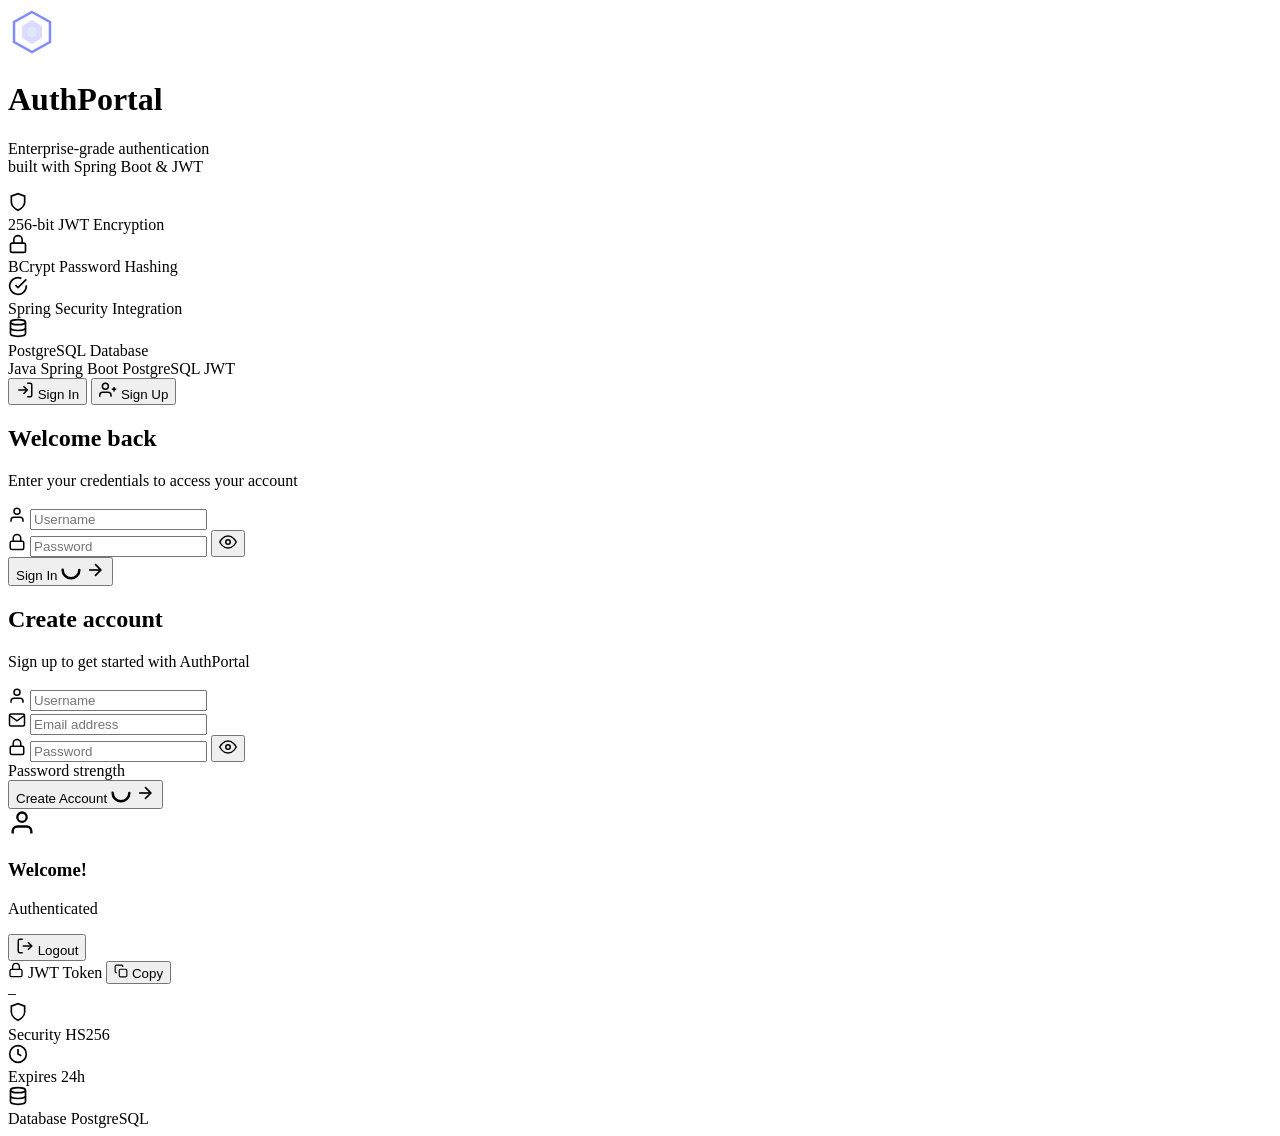
==== index.html @ 87b50b4d "Create index.html" ====
<!DOCTYPE html>
<html lang="en">
<head>
    <meta charset="UTF-8">
    <meta name="viewport" content="width=device-width, initial-scale=1.0">
    <meta name="description" content="Secure Authentication Portal - Login and Signup with JWT security">
    <title>Auth Portal | Secure Login & Signup</title>
    <link rel="preconnect" href="https://fonts.googleapis.com">
    <link rel="preconnect" href="https://fonts.gstatic.com" crossorigin>
    <link href="https://fonts.googleapis.com/css2?family=Inter:wght@300;400;500;600;700;800;900&family=Space+Grotesk:wght@400;500;600;700&display=swap" rel="stylesheet">
    <link rel="stylesheet" href="style.css">
</head>
<body>
    <!-- Animated Background -->
    <div class="bg-animation">
        <div class="orb orb-1"></div>
        <div class="orb orb-2"></div>
        <div class="orb orb-3"></div>
        <div class="orb orb-4"></div>
        <div class="grid-overlay"></div>
    </div>

    <!-- Floating Particles -->
    <div class="particles" id="particles"></div>

    <!-- Main Container -->
    <div class="main-container">
        <!-- Left Panel - Branding -->
        <div class="brand-panel">
            <div class="brand-content">
                <div class="logo-wrapper">
                    <div class="logo-icon">
                        <svg width="48" height="48" viewBox="0 0 48 48" fill="none">
                            <path d="M24 4L42 14V34L24 44L6 34V14L24 4Z" stroke="url(#logoGrad)" stroke-width="2.5" fill="none"/>
                            <path d="M24 12L34 18V30L24 36L14 30V18L24 12Z" fill="url(#logoGrad2)" opacity="0.3"/>
                            <circle cx="24" cy="24" r="5" fill="url(#logoGrad3)"/>
                            <defs>
                                <linearGradient id="logoGrad" x1="6" y1="4" x2="42" y2="44">
                                    <stop stop-color="#818cf8"/>
                                    <stop offset="1" stop-color="#c084fc"/>
                                </linearGradient>
                                <linearGradient id="logoGrad2" x1="14" y1="12" x2="34" y2="36">
                                    <stop stop-color="#818cf8"/>
                                    <stop offset="1" stop-color="#c084fc"/>
                                </linearGradient>
                                <linearGradient id="logoGrad3" x1="19" y1="19" x2="29" y2="29">
                                    <stop stop-color="#e0e7ff"/>
                                    <stop offset="1" stop-color="#c084fc"/>
                                </linearGradient>
                            </defs>
                        </svg>
                    </div>
                    <h1 class="brand-name">AuthPortal</h1>
                </div>
                <p class="brand-tagline">Enterprise-grade authentication<br>built with Spring Boot & JWT</p>
                
                <div class="features-list">
                    <div class="feature-item">
                        <div class="feature-icon">
                            <svg width="20" height="20" viewBox="0 0 24 24" fill="none" stroke="currentColor" stroke-width="2">
                                <path d="M12 22s8-4 8-10V5l-8-3-8 3v7c0 6 8 10 8 10z"/>
                            </svg>
                        </div>
                        <span>256-bit JWT Encryption</span>
                    </div>
                    <div class="feature-item">
                        <div class="feature-icon">
                            <svg width="20" height="20" viewBox="0 0 24 24" fill="none" stroke="currentColor" stroke-width="2">
                                <rect x="3" y="11" width="18" height="11" rx="2" ry="2"/>
                                <path d="M7 11V7a5 5 0 0 1 10 0v4"/>
                            </svg>
                        </div>
                        <span>BCrypt Password Hashing</span>
                    </div>
                    <div class="feature-item">
                        <div class="feature-icon">
                            <svg width="20" height="20" viewBox="0 0 24 24" fill="none" stroke="currentColor" stroke-width="2">
                                <path d="M22 11.08V12a10 10 0 1 1-5.93-9.14"/>
                                <polyline points="22 4 12 14.01 9 11.01"/>
                            </svg>
                        </div>
                        <span>Spring Security Integration</span>
                    </div>
                    <div class="feature-item">
                        <div class="feature-icon">
                            <svg width="20" height="20" viewBox="0 0 24 24" fill="none" stroke="currentColor" stroke-width="2">
                                <ellipse cx="12" cy="5" rx="9" ry="3"/>
                                <path d="M21 12c0 1.66-4 3-9 3s-9-1.34-9-3"/>
                                <path d="M3 5v14c0 1.66 4 3 9 3s9-1.34 9-3V5"/>
                            </svg>
                        </div>
                        <span>PostgreSQL Database</span>
                    </div>
                </div>

                <div class="tech-badges">
                    <span class="badge">Java</span>
                    <span class="badge">Spring Boot</span>
                    <span class="badge">PostgreSQL</span>
                    <span class="badge">JWT</span>
                </div>
            </div>
        </div>

        <!-- Right Panel - Auth Forms -->
        <div class="auth-panel">
            <div class="auth-card" id="authCard">
                <!-- Tab Switcher -->
                <div class="tab-switcher">
                    <button class="tab-btn active" id="loginTab" onclick="switchTab('login')">
                        <svg width="18" height="18" viewBox="0 0 24 24" fill="none" stroke="currentColor" stroke-width="2">
                            <path d="M15 3h4a2 2 0 0 1 2 2v14a2 2 0 0 1-2 2h-4"/>
                            <polyline points="10 17 15 12 10 7"/>
                            <line x1="15" y1="12" x2="3" y2="12"/>
                        </svg>
                        Sign In
                    </button>
                    <button class="tab-btn" id="signupTab" onclick="switchTab('signup')">
                        <svg width="18" height="18" viewBox="0 0 24 24" fill="none" stroke="currentColor" stroke-width="2">
                            <path d="M16 21v-2a4 4 0 0 0-4-4H5a4 4 0 0 0-4 4v2"/>
                            <circle cx="8.5" cy="7" r="4"/>
                            <line x1="20" y1="8" x2="20" y2="14"/>
                            <line x1="23" y1="11" x2="17" y2="11"/>
                        </svg>
                        Sign Up
                    </button>
                    <div class="tab-indicator" id="tabIndicator"></div>
                </div>

                <!-- Login Form -->
                <form class="auth-form active" id="loginForm" onsubmit="handleLogin(event)">
                    <div class="form-header">
                        <h2>Welcome back</h2>
                        <p>Enter your credentials to access your account</p>
                    </div>

                    <div class="input-group">
                        <div class="input-wrapper">
                            <svg class="input-icon" width="18" height="18" viewBox="0 0 24 24" fill="none" stroke="currentColor" stroke-width="2">
                                <path d="M20 21v-2a4 4 0 0 0-4-4H8a4 4 0 0 0-4 4v2"/>
                                <circle cx="12" cy="7" r="4"/>
                            </svg>
                            <input type="text" id="loginUsername" placeholder="Username" required autocomplete="username">
                            <div class="input-border"></div>
                        </div>
                    </div>

                    <div class="input-group">
                        <div class="input-wrapper">
                            <svg class="input-icon" width="18" height="18" viewBox="0 0 24 24" fill="none" stroke="currentColor" stroke-width="2">
                                <rect x="3" y="11" width="18" height="11" rx="2" ry="2"/>
                                <path d="M7 11V7a5 5 0 0 1 10 0v4"/>
                            </svg>
                            <input type="password" id="loginPassword" placeholder="Password" required autocomplete="current-password">
                            <button type="button" class="toggle-password" onclick="togglePassword('loginPassword', this)">
                                <svg width="18" height="18" viewBox="0 0 24 24" fill="none" stroke="currentColor" stroke-width="2">
                                    <path d="M1 12s4-8 11-8 11 8 11 8-4 8-11 8-11-8-11-8z"/>
                                    <circle cx="12" cy="12" r="3"/>
                                </svg>
                            </button>
                            <div class="input-border"></div>
                        </div>
                    </div>

                    <button type="submit" class="submit-btn" id="loginBtn">
                        <span class="btn-text">Sign In</span>
                        <span class="btn-loader">
                            <svg width="20" height="20" viewBox="0 0 24 24">
                                <circle cx="12" cy="12" r="10" stroke="currentColor" stroke-width="3" fill="none" stroke-dasharray="31.4 31.4" stroke-linecap="round"/>
                            </svg>
                        </span>
                        <svg class="btn-arrow" width="20" height="20" viewBox="0 0 24 24" fill="none" stroke="currentColor" stroke-width="2">
                            <line x1="5" y1="12" x2="19" y2="12"/>
                            <polyline points="12 5 19 12 12 19"/>
                        </svg>
                    </button>
                </form>

                <!-- Signup Form -->
                <form class="auth-form" id="signupForm" onsubmit="handleSignup(event)">
                    <div class="form-header">
                        <h2>Create account</h2>
                        <p>Sign up to get started with AuthPortal</p>
                    </div>

                    <div class="input-group">
                        <div class="input-wrapper">
                            <svg class="input-icon" width="18" height="18" viewBox="0 0 24 24" fill="none" stroke="currentColor" stroke-width="2">
                                <path d="M20 21v-2a4 4 0 0 0-4-4H8a4 4 0 0 0-4 4v2"/>
                                <circle cx="12" cy="7" r="4"/>
                            </svg>
                            <input type="text" id="signupUsername" placeholder="Username" required autocomplete="username">
                            <div class="input-border"></div>
                        </div>
                    </div>

                    <div class="input-group">
                        <div class="input-wrapper">
                            <svg class="input-icon" width="18" height="18" viewBox="0 0 24 24" fill="none" stroke="currentColor" stroke-width="2">
                                <path d="M4 4h16c1.1 0 2 .9 2 2v12c0 1.1-.9 2-2 2H4c-1.1 0-2-.9-2-2V6c0-1.1.9-2 2-2z"/>
                                <polyline points="22,6 12,13 2,6"/>
                            </svg>
                            <input type="email" id="signupEmail" placeholder="Email address" required autocomplete="email">
                            <div class="input-border"></div>
                        </div>
                    </div>

                    <div class="input-group">
                        <div class="input-wrapper">
                            <svg class="input-icon" width="18" height="18" viewBox="0 0 24 24" fill="none" stroke="currentColor" stroke-width="2">
                                <rect x="3" y="11" width="18" height="11" rx="2" ry="2"/>
                                <path d="M7 11V7a5 5 0 0 1 10 0v4"/>
                            </svg>
                            <input type="password" id="signupPassword" placeholder="Password" required autocomplete="new-password" minlength="6">
                            <button type="button" class="toggle-password" onclick="togglePassword('signupPassword', this)">
                                <svg width="18" height="18" viewBox="0 0 24 24" fill="none" stroke="currentColor" stroke-width="2">
                                    <path d="M1 12s4-8 11-8 11 8 11 8-4 8-11 8-11-8-11-8z"/>
                                    <circle cx="12" cy="12" r="3"/>
                                </svg>
                            </button>
                            <div class="input-border"></div>
                        </div>
                    </div>

                    <!-- Password Strength -->
                    <div class="password-strength" id="passwordStrength">
                        <div class="strength-bars">
                            <div class="strength-bar"></div>
                            <div class="strength-bar"></div>
                            <div class="strength-bar"></div>
                            <div class="strength-bar"></div>
                        </div>
                        <span class="strength-text" id="strengthText">Password strength</span>
                    </div>

                    <button type="submit" class="submit-btn" id="signupBtn">
                        <span class="btn-text">Create Account</span>
                        <span class="btn-loader">
                            <svg width="20" height="20" viewBox="0 0 24 24">
                                <circle cx="12" cy="12" r="10" stroke="currentColor" stroke-width="3" fill="none" stroke-dasharray="31.4 31.4" stroke-linecap="round"/>
                            </svg>
                        </span>
                        <svg class="btn-arrow" width="20" height="20" viewBox="0 0 24 24" fill="none" stroke="currentColor" stroke-width="2">
                            <line x1="5" y1="12" x2="19" y2="12"/>
                            <polyline points="12 5 19 12 12 19"/>
                        </svg>
                    </button>
                </form>

                <!-- Status Message -->
                <div class="status-message" id="statusMessage">
                    <div class="status-icon"></div>
                    <span class="status-text"></span>
                </div>
            </div>

            <!-- Dashboard (shown after login) -->
            <div class="dashboard-card hidden" id="dashboardCard">
                <div class="dashboard-header">
                    <div class="user-avatar" id="userAvatar">
                        <svg width="28" height="28" viewBox="0 0 24 24" fill="none" stroke="currentColor" stroke-width="2">
                            <path d="M20 21v-2a4 4 0 0 0-4-4H8a4 4 0 0 0-4 4v2"/>
                            <circle cx="12" cy="7" r="4"/>
                        </svg>
                    </div>
                    <div class="user-info">
                        <h3 id="welcomeUser">Welcome!</h3>
                        <p class="user-status">
                            <span class="status-dot"></span>
                            Authenticated
                        </p>
                    </div>
                    <button class="logout-btn" onclick="handleLogout()">
                        <svg width="18" height="18" viewBox="0 0 24 24" fill="none" stroke="currentColor" stroke-width="2">
                            <path d="M9 21H5a2 2 0 0 1-2-2V5a2 2 0 0 1 2-2h4"/>
                            <polyline points="16 17 21 12 16 7"/>
                            <line x1="21" y1="12" x2="9" y2="12"/>
                        </svg>
                        Logout
                    </button>
                </div>

                <div class="token-display">
                    <div class="token-header">
                        <svg width="16" height="16" viewBox="0 0 24 24" fill="none" stroke="currentColor" stroke-width="2">
                            <rect x="3" y="11" width="18" height="11" rx="2" ry="2"/>
                            <path d="M7 11V7a5 5 0 0 1 10 0v4"/>
                        </svg>
                        <span>JWT Token</span>
                        <button class="copy-btn" onclick="copyToken()">
                            <svg width="14" height="14" viewBox="0 0 24 24" fill="none" stroke="currentColor" stroke-width="2">
                                <rect x="9" y="9" width="13" height="13" rx="2" ry="2"/>
                                <path d="M5 15H4a2 2 0 0 1-2-2V4a2 2 0 0 1 2-2h9a2 2 0 0 1 2 2v1"/>
                            </svg>
                            Copy
                        </button>
                    </div>
                    <code class="token-value" id="tokenValue">—</code>
                </div>

                <div class="dashboard-stats">
                    <div class="stat-card">
                        <div class="stat-icon green">
                            <svg width="20" height="20" viewBox="0 0 24 24" fill="none" stroke="currentColor" stroke-width="2">
                                <path d="M12 22s8-4 8-10V5l-8-3-8 3v7c0 6 8 10 8 10z"/>
                            </svg>
                        </div>
                        <div class="stat-info">
                            <span class="stat-label">Security</span>
                            <span class="stat-value">HS256</span>
                        </div>
                    </div>
                    <div class="stat-card">
                        <div class="stat-icon blue">
                            <svg width="20" height="20" viewBox="0 0 24 24" fill="none" stroke="currentColor" stroke-width="2">
                                <circle cx="12" cy="12" r="10"/>
                                <polyline points="12 6 12 12 16 14"/>
                            </svg>
                        </div>
                        <div class="stat-info">
                            <span class="stat-label">Expires</span>
                            <span class="stat-value">24h</span>
                        </div>
                    </div>
                    <div class="stat-card">
                        <div class="stat-icon purple">
                            <svg width="20" height="20" viewBox="0 0 24 24" fill="none" stroke="currentColor" stroke-width="2">
                                <ellipse cx="12" cy="5" rx="9" ry="3"/>
                                <path d="M21 12c0 1.66-4 3-9 3s-9-1.34-9-3"/>
                                <path d="M3 5v14c0 1.66 4 3 9 3s9-1.34 9-3V5"/>
                            </svg>
                        </div>
                        <div class="stat-info">
                            <span class="stat-label">Database</span>
                            <span class="stat-value">PostgreSQL</span>
                        </div>
                    </div>
                </div>
            </div>
        </div>
    </div>

    <script src="app.js"></script>
</body>
</html>
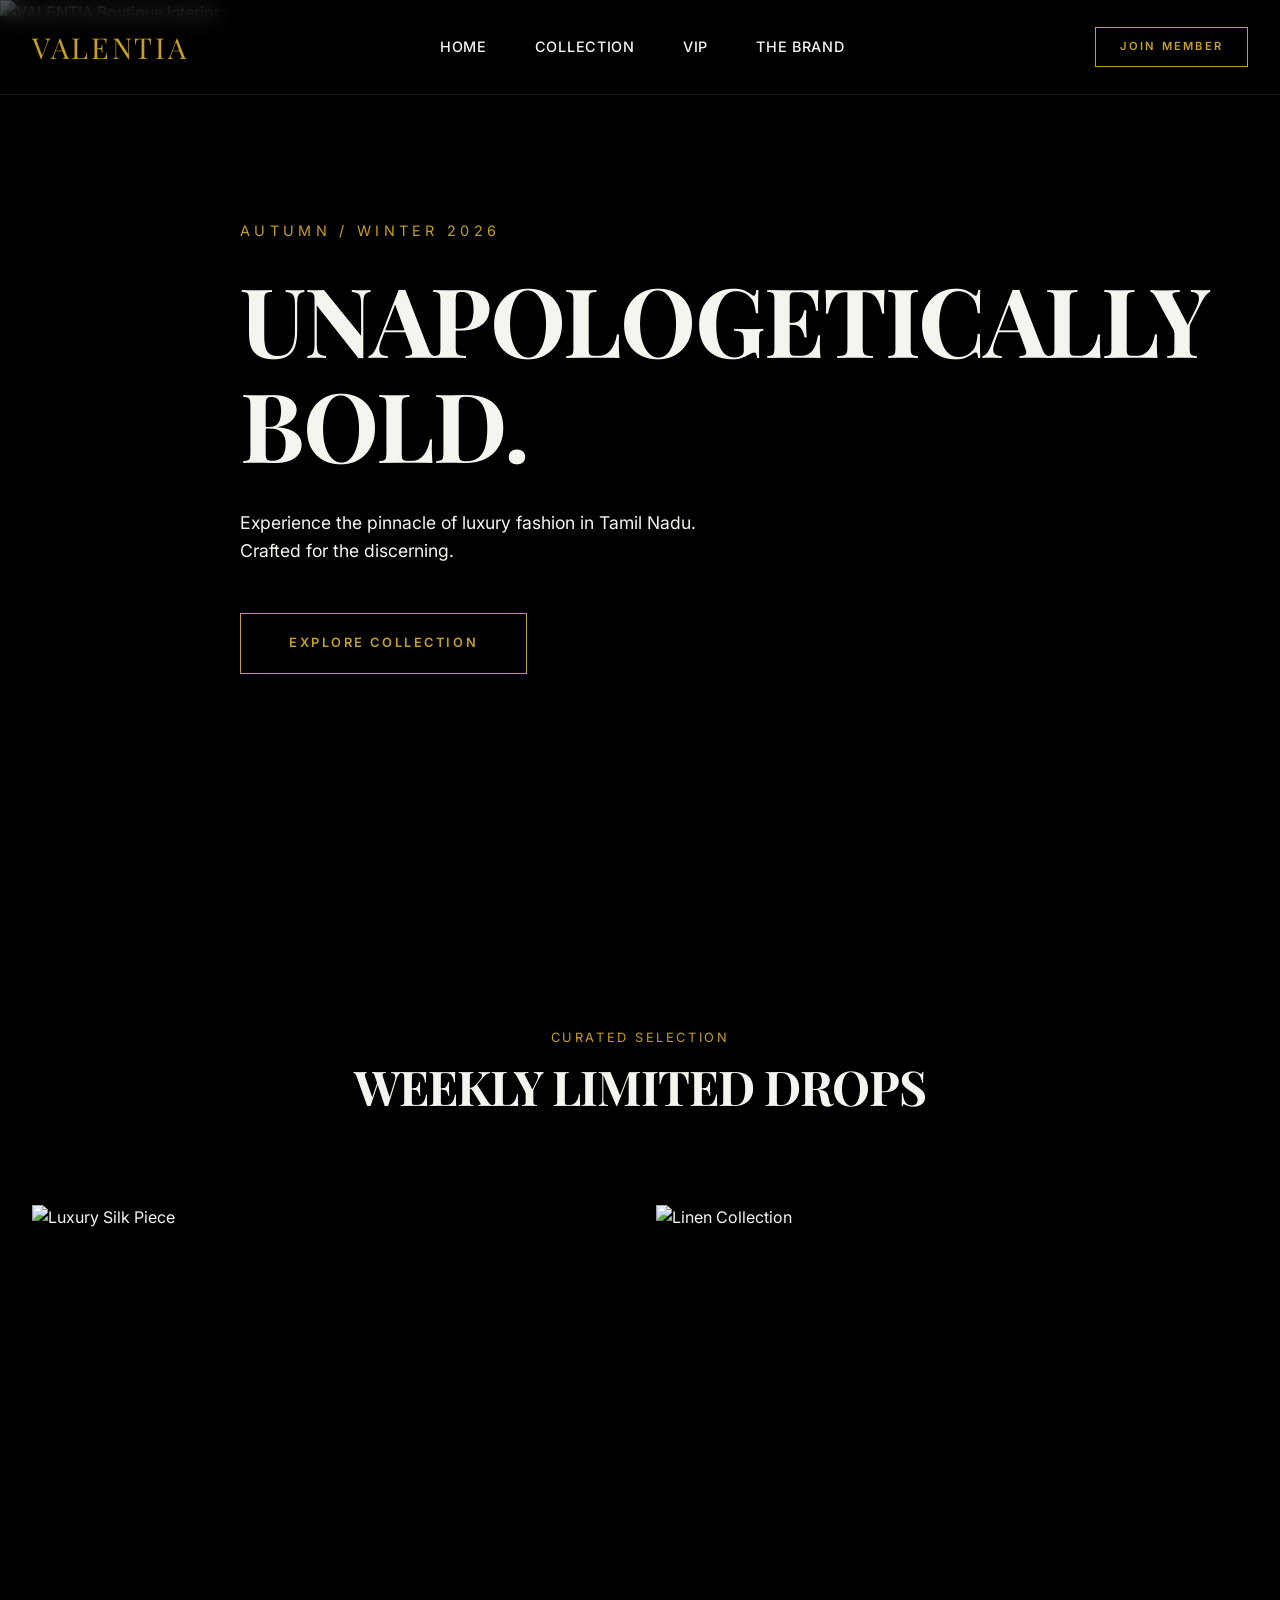
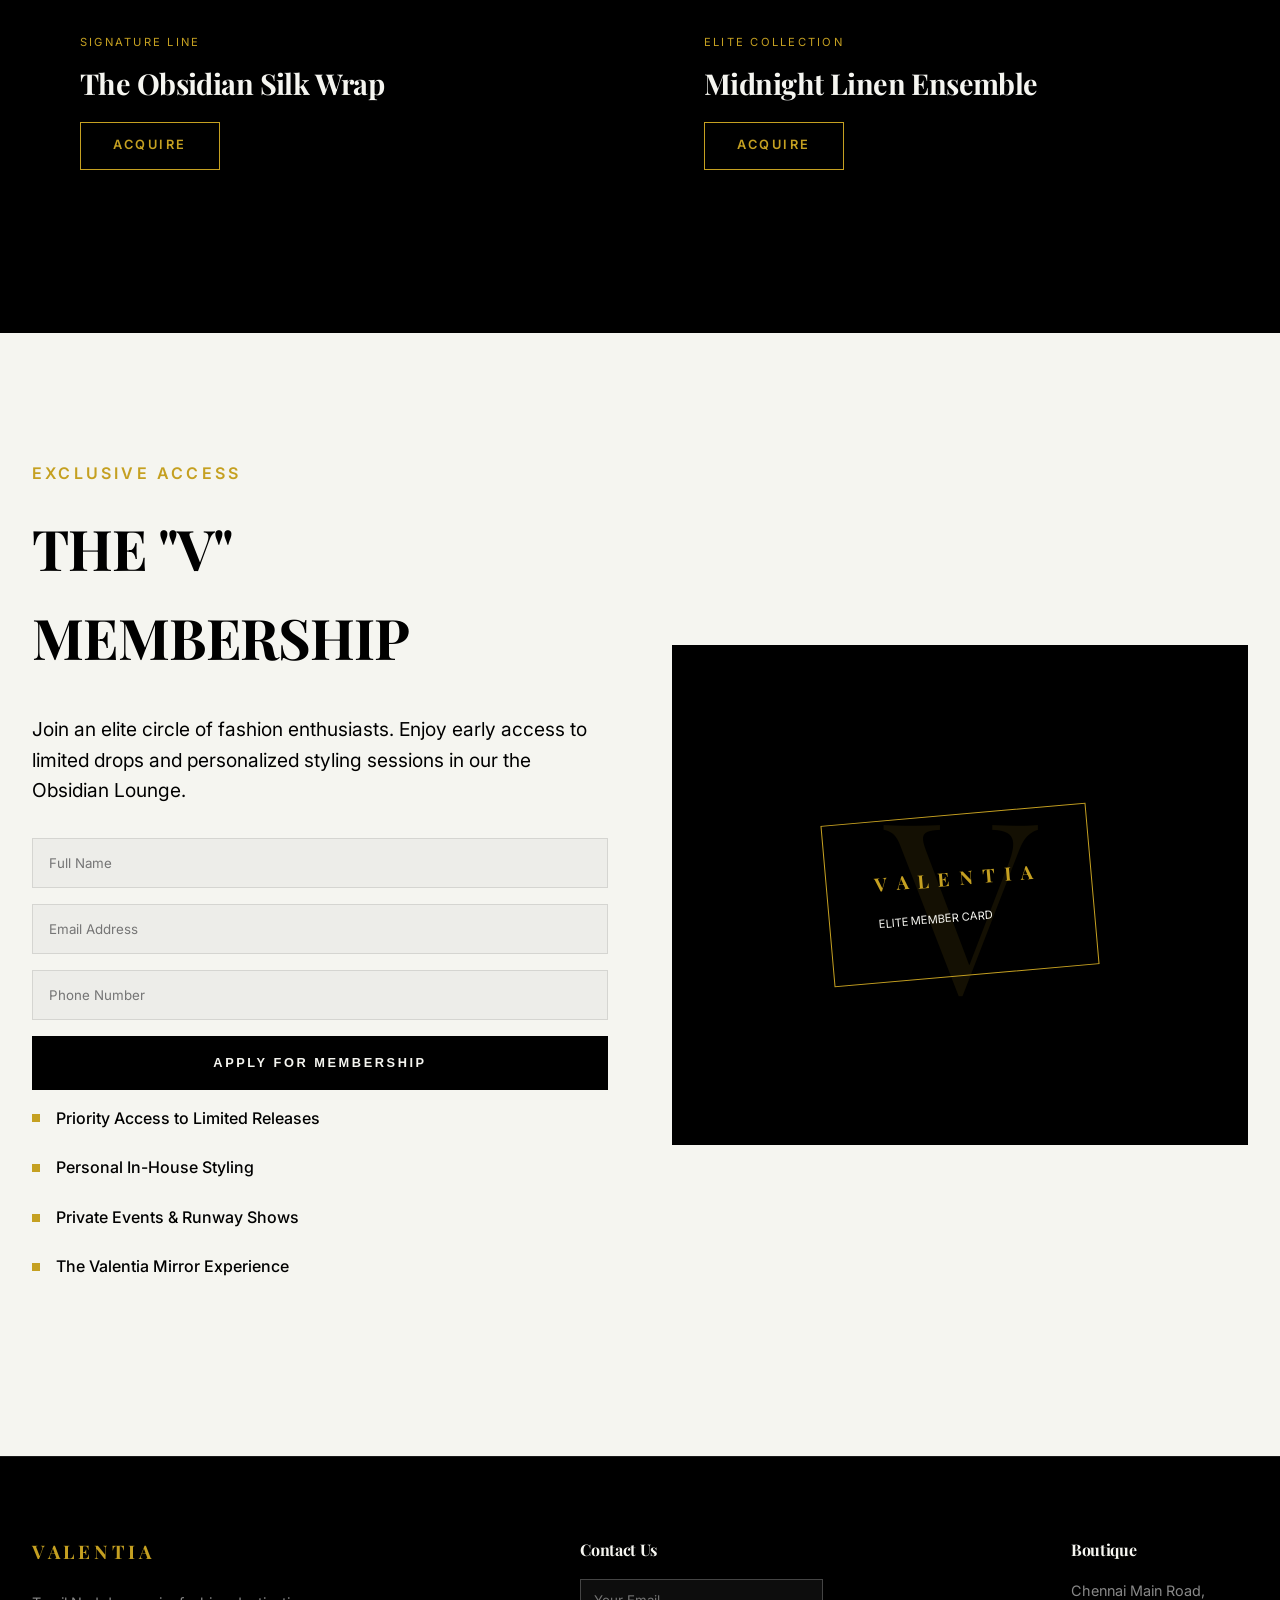
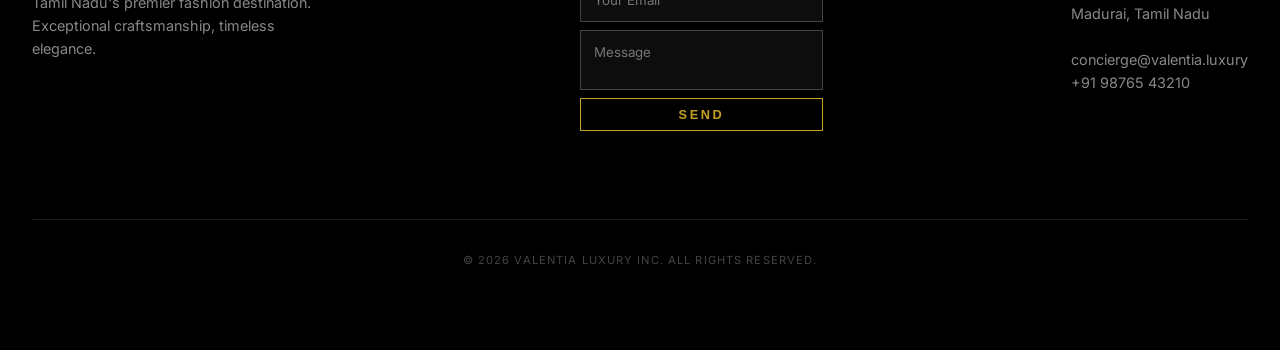
==== commit e73f8550: "moved index.html" ====
--- a/index.html
+++ b/index.html
@@ -1,345 +1,172 @@
 <!DOCTYPE html>
 <html lang="en">
+
 <head>
     <meta charset="UTF-8">
     <meta name="viewport" content="width=device-width, initial-scale=1.0">
-    <meta name="description" content="Secure Authentication Portal - Login and Signup with JWT security">
-    <title>Auth Portal | Secure Login & Signup</title>
+    <meta name="description" content="VALENTIA Boutique - Avant-Garde Minimalist Luxury Fashion in Tamil Nadu.">
+    <title>VALENTIA | Unapologetically Bold</title>
+
+    <!-- Fonts -->
     <link rel="preconnect" href="https://fonts.googleapis.com">
     <link rel="preconnect" href="https://fonts.gstatic.com" crossorigin>
-    <link href="https://fonts.googleapis.com/css2?family=Inter:wght@300;400;500;600;700;800;900&family=Space+Grotesk:wght@400;500;600;700&display=swap" rel="stylesheet">
+    <link
+        href="https://fonts.googleapis.com/css2?family=Inter:wght@400;500;600&family=Playfair+Display:wght@700;800;900&display=swap"
+        rel="stylesheet">
+
     <link rel="stylesheet" href="style.css">
 </head>
+
 <body>
-    <!-- Animated Background -->
-    <div class="bg-animation">
-        <div class="orb orb-1"></div>
-        <div class="orb orb-2"></div>
-        <div class="orb orb-3"></div>
-        <div class="orb orb-4"></div>
-        <div class="grid-overlay"></div>
-    </div>
 
-    <!-- Floating Particles -->
-    <div class="particles" id="particles"></div>
+    <!-- Navigation -->
+    <nav id="navbar">
+        <div class="container nav-content">
+            <a href="#" class="logo">VALENTIA</a>
+            <ul class="nav-links">
+                <li><a href="#hero">Home</a></li>
+                <li><a href="#collection">Collection</a></li>
+                <li><a href="#membership">VIP</a></li>
+                <li><a href="#about">The Brand</a></li>
+            </ul>
+            <a href="#membership" class="btn" style="padding: 0.6rem 1.5rem; font-size: 0.7rem;">Join Member</a>
+        </div>
+    </nav>
 
-    <!-- Main Container -->
-    <div class="main-container">
-        <!-- Left Panel - Branding -->
-        <div class="brand-panel">
-            <div class="brand-content">
-                <div class="logo-wrapper">
-                    <div class="logo-icon">
-                        <svg width="48" height="48" viewBox="0 0 48 48" fill="none">
-                            <path d="M24 4L42 14V34L24 44L6 34V14L24 4Z" stroke="url(#logoGrad)" stroke-width="2.5" fill="none"/>
-                            <path d="M24 12L34 18V30L24 36L14 30V18L24 12Z" fill="url(#logoGrad2)" opacity="0.3"/>
-                            <circle cx="24" cy="24" r="5" fill="url(#logoGrad3)"/>
-                            <defs>
-                                <linearGradient id="logoGrad" x1="6" y1="4" x2="42" y2="44">
-                                    <stop stop-color="#818cf8"/>
-                                    <stop offset="1" stop-color="#c084fc"/>
-                                </linearGradient>
-                                <linearGradient id="logoGrad2" x1="14" y1="12" x2="34" y2="36">
-                                    <stop stop-color="#818cf8"/>
-                                    <stop offset="1" stop-color="#c084fc"/>
-                                </linearGradient>
-                                <linearGradient id="logoGrad3" x1="19" y1="19" x2="29" y2="29">
-                                    <stop stop-color="#e0e7ff"/>
-                                    <stop offset="1" stop-color="#c084fc"/>
-                                </linearGradient>
-                            </defs>
-                        </svg>
-                    </div>
-                    <h1 class="brand-name">AuthPortal</h1>
+    <!-- Hero Section -->
+    <section class="hero" id="hero">
+        <div class="hero-bg">
+            <img src="assets/hero.png" alt="VALENTIA Boutique Interior">
+        </div>
+        <div class="container">
+            <div class="hero-content" id="heroContent">
+                <span class="hero-tagline">Autumn / Winter 2026</span>
+                <h1>UNAPOLOGETICALLY<br>BOLD.</h1>
+                <p style="margin-bottom: 3rem; color: var(--ivory); font-size: 1.1rem; max-width: 500px;">
+                    Experience the pinnacle of luxury fashion in Tamil Nadu. Crafted for the discerning.
+                </p>
+                <div class="hero-btns">
+                    <a href="#collection" class="btn">Explore Collection</a>
                 </div>
-                <p class="brand-tagline">Enterprise-grade authentication<br>built with Spring Boot & JWT</p>
-                
-                <div class="features-list">
-                    <div class="feature-item">
-                        <div class="feature-icon">
-                            <svg width="20" height="20" viewBox="0 0 24 24" fill="none" stroke="currentColor" stroke-width="2">
-                                <path d="M12 22s8-4 8-10V5l-8-3-8 3v7c0 6 8 10 8 10z"/>
-                            </svg>
-                        </div>
-                        <span>256-bit JWT Encryption</span>
-                    </div>
-                    <div class="feature-item">
-                        <div class="feature-icon">
-                            <svg width="20" height="20" viewBox="0 0 24 24" fill="none" stroke="currentColor" stroke-width="2">
-                                <rect x="3" y="11" width="18" height="11" rx="2" ry="2"/>
-                                <path d="M7 11V7a5 5 0 0 1 10 0v4"/>
-                            </svg>
-                        </div>
-                        <span>BCrypt Password Hashing</span>
-                    </div>
-                    <div class="feature-item">
-                        <div class="feature-icon">
-                            <svg width="20" height="20" viewBox="0 0 24 24" fill="none" stroke="currentColor" stroke-width="2">
-                                <path d="M22 11.08V12a10 10 0 1 1-5.93-9.14"/>
-                                <polyline points="22 4 12 14.01 9 11.01"/>
-                            </svg>
-                        </div>
-                        <span>Spring Security Integration</span>
-                    </div>
-                    <div class="feature-item">
-                        <div class="feature-icon">
-                            <svg width="20" height="20" viewBox="0 0 24 24" fill="none" stroke="currentColor" stroke-width="2">
-                                <ellipse cx="12" cy="5" rx="9" ry="3"/>
-                                <path d="M21 12c0 1.66-4 3-9 3s-9-1.34-9-3"/>
-                                <path d="M3 5v14c0 1.66 4 3 9 3s9-1.34 9-3V5"/>
-                            </svg>
-                        </div>
-                        <span>PostgreSQL Database</span>
+            </div>
+        </div>
+    </section>
+
+    <!-- Collection Section -->
+    <section class="collection" id="collection">
+        <div class="container">
+            <div class="section-header fade-up">
+                <p>Curated Selection</p>
+                <h2>WEEKLY LIMITED DROPS</h2>
+            </div>
+
+            <div class="collection-grid">
+                <div class="item-card fade-up">
+                    <img src="assets/collection1.png" alt="Luxury Silk Piece" class="item-image">
+                    <div class="item-overlay">
+                        <span class="item-brand">Signature Line</span>
+                        <h3 class="item-name">The Obsidian Silk Wrap</h3>
+                        <a href="#" class="btn" style="padding: 0.8rem 2rem;">Acquire</a>
                     </div>
                 </div>
 
-                <div class="tech-badges">
-                    <span class="badge">Java</span>
-                    <span class="badge">Spring Boot</span>
-                    <span class="badge">PostgreSQL</span>
-                    <span class="badge">JWT</span>
+                <div class="item-card fade-up" style="transition-delay: 0.2s;">
+                    <img src="assets/collection2.png" alt="Linen Collection" class="item-image">
+                    <div class="item-overlay">
+                        <span class="item-brand">Elite Collection</span>
+                        <h3 class="item-name">Midnight Linen Ensemble</h3>
+                        <a href="#" class="btn" style="padding: 0.8rem 2rem;">Acquire</a>
+                    </div>
                 </div>
             </div>
         </div>
+    </section>
 
-        <!-- Right Panel - Auth Forms -->
-        <div class="auth-panel">
-            <div class="auth-card" id="authCard">
-                <!-- Tab Switcher -->
-                <div class="tab-switcher">
-                    <button class="tab-btn active" id="loginTab" onclick="switchTab('login')">
-                        <svg width="18" height="18" viewBox="0 0 24 24" fill="none" stroke="currentColor" stroke-width="2">
-                            <path d="M15 3h4a2 2 0 0 1 2 2v14a2 2 0 0 1-2 2h-4"/>
-                            <polyline points="10 17 15 12 10 7"/>
-                            <line x1="15" y1="12" x2="3" y2="12"/>
-                        </svg>
-                        Sign In
-                    </button>
-                    <button class="tab-btn" id="signupTab" onclick="switchTab('signup')">
-                        <svg width="18" height="18" viewBox="0 0 24 24" fill="none" stroke="currentColor" stroke-width="2">
-                            <path d="M16 21v-2a4 4 0 0 0-4-4H5a4 4 0 0 0-4 4v2"/>
-                            <circle cx="8.5" cy="7" r="4"/>
-                            <line x1="20" y1="8" x2="20" y2="14"/>
-                            <line x1="23" y1="11" x2="17" y2="11"/>
-                        </svg>
-                        Sign Up
-                    </button>
-                    <div class="tab-indicator" id="tabIndicator"></div>
+    <!-- VIP Section -->
+    <section class="vip-section" id="membership">
+        <div class="container">
+            <div class="vip-content">
+                <div class="vip-text fade-up">
+                    <p style="color: var(--gold); letter-spacing: 0.2em; font-weight: 600; margin-bottom: 1rem;">
+                        EXCLUSIVE ACCESS</p>
+                    <h2>THE "V" MEMBERSHIP</h2>
+                    <p style="font-size: 1.2rem; margin-bottom: 2rem;">
+                        Join an elite circle of fashion enthusiasts. Enjoy early access to limited drops and
+                        personalized styling sessions in our the Obsidian Lounge.
+                    </p>
+                    <form id="membershipForm" class="vip-form"
+                        style="display: flex; flex-direction: column; gap: 1rem; margin-bottom: 2rem;">
+                        <input type="text" id="memName" placeholder="Full Name" required
+                            style="padding: 1rem; background: rgba(0,0,0,0.03); border: 1px solid rgba(0,0,0,0.1); color: var(--obsidian); font-family: var(--font-sans);">
+                        <input type="email" id="memEmail" placeholder="Email Address" required
+                            style="padding: 1rem; background: rgba(0,0,0,0.03); border: 1px solid rgba(0,0,0,0.1); color: var(--obsidian); font-family: var(--font-sans);">
+                        <input type="tel" id="memPhone" placeholder="Phone Number" required
+                            style="padding: 1rem; background: rgba(0,0,0,0.03); border: 1px solid rgba(0,0,0,0.1); color: var(--obsidian); font-family: var(--font-sans);">
+                        <button type="submit" class="btn btn-dark" id="memSubmitBtn">Apply for Membership</button>
+                    </form>
+                    <div id="memStatus" style="font-size: 0.9rem; margin-top: -1rem; margin-bottom: 1rem;"></div>
+                    <ul class="vip-list">
+                        <li>Priority Access to Limited Releases</li>
+                        <li>Personal In-House Styling</li>
+                        <li>Private Events & Runway Shows</li>
+                        <li>The Valentia Mirror Experience</li>
+                    </ul>
                 </div>
-
-                <!-- Login Form -->
-                <form class="auth-form active" id="loginForm" onsubmit="handleLogin(event)">
-                    <div class="form-header">
-                        <h2>Welcome back</h2>
-                        <p>Enter your credentials to access your account</p>
-                    </div>
-
-                    <div class="input-group">
-                        <div class="input-wrapper">
-                            <svg class="input-icon" width="18" height="18" viewBox="0 0 24 24" fill="none" stroke="currentColor" stroke-width="2">
-                                <path d="M20 21v-2a4 4 0 0 0-4-4H8a4 4 0 0 0-4 4v2"/>
-                                <circle cx="12" cy="7" r="4"/>
-                            </svg>
-                            <input type="text" id="loginUsername" placeholder="Username" required autocomplete="username">
-                            <div class="input-border"></div>
-                        </div>
-                    </div>
-
-                    <div class="input-group">
-                        <div class="input-wrapper">
-                            <svg class="input-icon" width="18" height="18" viewBox="0 0 24 24" fill="none" stroke="currentColor" stroke-width="2">
-                                <rect x="3" y="11" width="18" height="11" rx="2" ry="2"/>
-                                <path d="M7 11V7a5 5 0 0 1 10 0v4"/>
-                            </svg>
-                            <input type="password" id="loginPassword" placeholder="Password" required autocomplete="current-password">
-                            <button type="button" class="toggle-password" onclick="togglePassword('loginPassword', this)">
-                                <svg width="18" height="18" viewBox="0 0 24 24" fill="none" stroke="currentColor" stroke-width="2">
-                                    <path d="M1 12s4-8 11-8 11 8 11 8-4 8-11 8-11-8-11-8z"/>
-                                    <circle cx="12" cy="12" r="3"/>
-                                </svg>
-                            </button>
-                            <div class="input-border"></div>
-                        </div>
-                    </div>
-
-                    <button type="submit" class="submit-btn" id="loginBtn">
-                        <span class="btn-text">Sign In</span>
-                        <span class="btn-loader">
-                            <svg width="20" height="20" viewBox="0 0 24 24">
-                                <circle cx="12" cy="12" r="10" stroke="currentColor" stroke-width="3" fill="none" stroke-dasharray="31.4 31.4" stroke-linecap="round"/>
-                            </svg>
-                        </span>
-                        <svg class="btn-arrow" width="20" height="20" viewBox="0 0 24 24" fill="none" stroke="currentColor" stroke-width="2">
-                            <line x1="5" y1="12" x2="19" y2="12"/>
-                            <polyline points="12 5 19 12 12 19"/>
-                        </svg>
-                    </button>
-                </form>
-
-                <!-- Signup Form -->
-                <form class="auth-form" id="signupForm" onsubmit="handleSignup(event)">
-                    <div class="form-header">
-                        <h2>Create account</h2>
-                        <p>Sign up to get started with AuthPortal</p>
-                    </div>
-
-                    <div class="input-group">
-                        <div class="input-wrapper">
-                            <svg class="input-icon" width="18" height="18" viewBox="0 0 24 24" fill="none" stroke="currentColor" stroke-width="2">
-                                <path d="M20 21v-2a4 4 0 0 0-4-4H8a4 4 0 0 0-4 4v2"/>
-                                <circle cx="12" cy="7" r="4"/>
-                            </svg>
-                            <input type="text" id="signupUsername" placeholder="Username" required autocomplete="username">
-                            <div class="input-border"></div>
-                        </div>
-                    </div>
-
-                    <div class="input-group">
-                        <div class="input-wrapper">
-                            <svg class="input-icon" width="18" height="18" viewBox="0 0 24 24" fill="none" stroke="currentColor" stroke-width="2">
-                                <path d="M4 4h16c1.1 0 2 .9 2 2v12c0 1.1-.9 2-2 2H4c-1.1 0-2-.9-2-2V6c0-1.1.9-2 2-2z"/>
-                                <polyline points="22,6 12,13 2,6"/>
-                            </svg>
-                            <input type="email" id="signupEmail" placeholder="Email address" required autocomplete="email">
-                            <div class="input-border"></div>
-                        </div>
-                    </div>
-
-                    <div class="input-group">
-                        <div class="input-wrapper">
-                            <svg class="input-icon" width="18" height="18" viewBox="0 0 24 24" fill="none" stroke="currentColor" stroke-width="2">
-                                <rect x="3" y="11" width="18" height="11" rx="2" ry="2"/>
-                                <path d="M7 11V7a5 5 0 0 1 10 0v4"/>
-                            </svg>
-                            <input type="password" id="signupPassword" placeholder="Password" required autocomplete="new-password" minlength="6">
-                            <button type="button" class="toggle-password" onclick="togglePassword('signupPassword', this)">
-                                <svg width="18" height="18" viewBox="0 0 24 24" fill="none" stroke="currentColor" stroke-width="2">
-                                    <path d="M1 12s4-8 11-8 11 8 11 8-4 8-11 8-11-8-11-8z"/>
-                                    <circle cx="12" cy="12" r="3"/>
-                                </svg>
-                            </button>
-                            <div class="input-border"></div>
-                        </div>
-                    </div>
-
-                    <!-- Password Strength -->
-                    <div class="password-strength" id="passwordStrength">
-                        <div class="strength-bars">
-                            <div class="strength-bar"></div>
-                            <div class="strength-bar"></div>
-                            <div class="strength-bar"></div>
-                            <div class="strength-bar"></div>
-                        </div>
-                        <span class="strength-text" id="strengthText">Password strength</span>
-                    </div>
-
-                    <button type="submit" class="submit-btn" id="signupBtn">
-                        <span class="btn-text">Create Account</span>
-                        <span class="btn-loader">
-                            <svg width="20" height="20" viewBox="0 0 24 24">
-                                <circle cx="12" cy="12" r="10" stroke="currentColor" stroke-width="3" fill="none" stroke-dasharray="31.4 31.4" stroke-linecap="round"/>
-                            </svg>
-                        </span>
-                        <svg class="btn-arrow" width="20" height="20" viewBox="0 0 24 24" fill="none" stroke="currentColor" stroke-width="2">
-                            <line x1="5" y1="12" x2="19" y2="12"/>
-                            <polyline points="12 5 19 12 12 19"/>
-                        </svg>
-                    </button>
-                </form>
-
-                <!-- Status Message -->
-                <div class="status-message" id="statusMessage">
-                    <div class="status-icon"></div>
-                    <span class="status-text"></span>
-                </div>
-            </div>
-
-            <!-- Dashboard (shown after login) -->
-            <div class="dashboard-card hidden" id="dashboardCard">
-                <div class="dashboard-header">
-                    <div class="user-avatar" id="userAvatar">
-                        <svg width="28" height="28" viewBox="0 0 24 24" fill="none" stroke="currentColor" stroke-width="2">
-                            <path d="M20 21v-2a4 4 0 0 0-4-4H8a4 4 0 0 0-4 4v2"/>
-                            <circle cx="12" cy="7" r="4"/>
-                        </svg>
-                    </div>
-                    <div class="user-info">
-                        <h3 id="welcomeUser">Welcome!</h3>
-                        <p class="user-status">
-                            <span class="status-dot"></span>
-                            Authenticated
-                        </p>
-                    </div>
-                    <button class="logout-btn" onclick="handleLogout()">
-                        <svg width="18" height="18" viewBox="0 0 24 24" fill="none" stroke="currentColor" stroke-width="2">
-                            <path d="M9 21H5a2 2 0 0 1-2-2V5a2 2 0 0 1 2-2h4"/>
-                            <polyline points="16 17 21 12 16 7"/>
-                            <line x1="21" y1="12" x2="9" y2="12"/>
-                        </svg>
-                        Logout
-                    </button>
-                </div>
-
-                <div class="token-display">
-                    <div class="token-header">
-                        <svg width="16" height="16" viewBox="0 0 24 24" fill="none" stroke="currentColor" stroke-width="2">
-                            <rect x="3" y="11" width="18" height="11" rx="2" ry="2"/>
-                            <path d="M7 11V7a5 5 0 0 1 10 0v4"/>
-                        </svg>
-                        <span>JWT Token</span>
-                        <button class="copy-btn" onclick="copyToken()">
-                            <svg width="14" height="14" viewBox="0 0 24 24" fill="none" stroke="currentColor" stroke-width="2">
-                                <rect x="9" y="9" width="13" height="13" rx="2" ry="2"/>
-                                <path d="M5 15H4a2 2 0 0 1-2-2V4a2 2 0 0 1 2-2h9a2 2 0 0 1 2 2v1"/>
-                            </svg>
-                            Copy
-                        </button>
-                    </div>
-                    <code class="token-value" id="tokenValue">—</code>
-                </div>
-
-                <div class="dashboard-stats">
-                    <div class="stat-card">
-                        <div class="stat-icon green">
-                            <svg width="20" height="20" viewBox="0 0 24 24" fill="none" stroke="currentColor" stroke-width="2">
-                                <path d="M12 22s8-4 8-10V5l-8-3-8 3v7c0 6 8 10 8 10z"/>
-                            </svg>
-                        </div>
-                        <div class="stat-info">
-                            <span class="stat-label">Security</span>
-                            <span class="stat-value">HS256</span>
-                        </div>
-                    </div>
-                    <div class="stat-card">
-                        <div class="stat-icon blue">
-                            <svg width="20" height="20" viewBox="0 0 24 24" fill="none" stroke="currentColor" stroke-width="2">
-                                <circle cx="12" cy="12" r="10"/>
-                                <polyline points="12 6 12 12 16 14"/>
-                            </svg>
-                        </div>
-                        <div class="stat-info">
-                            <span class="stat-label">Expires</span>
-                            <span class="stat-value">24h</span>
-                        </div>
-                    </div>
-                    <div class="stat-card">
-                        <div class="stat-icon purple">
-                            <svg width="20" height="20" viewBox="0 0 24 24" fill="none" stroke="currentColor" stroke-width="2">
-                                <ellipse cx="12" cy="5" rx="9" ry="3"/>
-                                <path d="M21 12c0 1.66-4 3-9 3s-9-1.34-9-3"/>
-                                <path d="M3 5v14c0 1.66 4 3 9 3s9-1.34 9-3V5"/>
-                            </svg>
-                        </div>
-                        <div class="stat-info">
-                            <span class="stat-label">Database</span>
-                            <span class="stat-value">PostgreSQL</span>
+                <div class="vip-visual fade-up" style="transition-delay: 0.3s;">
+                    <div
+                        style="background: var(--obsidian); height: 500px; display: flex; align-items: center; justify-content: center; position: relative; overflow: hidden;">
+                        <span
+                            style="font-family: var(--font-serif); font-size: 15rem; color: rgba(197, 160, 33, 0.1);">V</span>
+                        <div
+                            style="position: absolute; border: 1px solid var(--gold); padding: 3rem; transform: rotate(-5deg);">
+                            <h3 style="color: var(--gold); letter-spacing: 0.5em;">VALENTIA</h3>
+                            <p style="color: var(--ivory); font-size: 0.7rem; margin-top: 1rem;">ELITE MEMBER CARD</p>
                         </div>
                     </div>
                 </div>
             </div>
         </div>
-    </div>
+    </section>
+
+    <!-- Footer -->
+    <footer style="padding: 5rem 0; background: var(--obsidian); border-top: 1px solid var(--glass-border);">
+        <div class="container">
+            <div
+                style="display: flex; justify-content: space-between; align-items: flex-start; flex-wrap: wrap; gap: 3rem;">
+                <div>
+                    <h3 style="color: var(--gold); margin-bottom: 1.5rem; letter-spacing: 0.2em;">VALENTIA</h3>
+                    <p style="max-width: 300px; font-size: 0.9rem; color: #888;">
+                        Tamil Nadu's premier fashion destination. Exceptional craftsmanship, timeless elegance.
+                    </p>
+                </div>
+                <div>
+                    <h4 style="margin-bottom: 1rem;">Contact Us</h4>
+                    <form id="contactForm" style="display: flex; flex-direction: column; gap: 0.5rem;">
+                        <input type="email" id="contactEmail" placeholder="Your Email" required
+                            style="padding: 0.8rem; background: rgba(255,255,255,0.05); border: 1px solid #444; color: var(--ivory); font-family: var(--font-sans);">
+                        <textarea id="contactMessage" placeholder="Message" required
+                            style="padding: 0.8rem; background: rgba(255,255,255,0.05); border: 1px solid #444; color: var(--ivory); font-family: var(--font-sans); resize: none;"></textarea>
+                        <button type="submit" class="btn" style="padding: 0.5rem; font-size: 0.8rem;"
+                            id="contactSubmitBtn">Send</button>
+                    </form>
+                    <div id="contactStatus" style="font-size: 0.8rem; margin-top: 0.5rem;"></div>
+                </div>
+                <div>
+                    <h4 style="margin-bottom: 1rem;">Boutique</h4>
+                    <p style="color: #888; font-size: 0.9rem;">Chennai Main Road,<br>Madurai, Tamil
+                        Nadu<br><br>concierge@valentia.luxury<br>+91 98765 43210</p>
+                </div>
+            </div>
+            <div
+                style="margin-top: 5rem; text-align: center; border-top: 1px solid var(--glass-border); padding-top: 2rem;">
+                <p style="color: #444; font-size: 0.7rem; text-transform: uppercase; letter-spacing: 0.1em;">
+                    © 2026 VALENTIA LUXURY INC. ALL RIGHTS RESERVED.
+                </p>
+            </div>
+        </div>
+    </footer>
 
     <script src="app.js"></script>
 </body>
-</html>
+
+</html>
--- a/style.css
+++ b/style.css
@@ -0,0 +1,333 @@
+/* 
+   VALENTIA - Premium Boutique Design System
+   Palette: Obsidian Black (#000000), Lustrous Gold (#C5A021), Ivory Cream (#F5F5F0)
+*/
+
+:root {
+    --obsidian: #000000;
+    --gold: #C5A021;
+    --gold-light: #D4AF37;
+    --gold-glow: rgba(197, 160, 33, 0.3);
+    --ivory: #F5F5F0;
+    --cream: #FAF9F6;
+    --glass: rgba(255, 255, 255, 0.05);
+    --glass-border: rgba(255, 255, 255, 0.1);
+
+    --font-serif: 'Playfair Display', serif;
+    --font-sans: 'Inter', sans-serif;
+
+    --transition: cubic-bezier(0.4, 0, 0.2, 1);
+}
+
+* {
+    margin: 0;
+    padding: 0;
+    box-sizing: border-box;
+}
+
+body {
+    background-color: var(--obsidian);
+    color: var(--ivory);
+    font-family: var(--font-sans);
+    line-height: 1.6;
+    overflow-x: hidden;
+}
+
+h1,
+h2,
+h3,
+h4 {
+    font-family: var(--font-serif);
+    font-weight: 700;
+    letter-spacing: -0.02em;
+}
+
+/* --- Layout Components --- */
+
+.container {
+    max-width: 1400px;
+    margin: 0 auto;
+    padding: 0 2rem;
+}
+
+section {
+    padding: 8rem 0;
+}
+
+/* --- Navigation --- */
+
+nav {
+    position: fixed;
+    top: 0;
+    width: 100%;
+    z-index: 1000;
+    backdrop-filter: blur(10px);
+    border-bottom: 1px solid var(--glass-border);
+    padding: 1.5rem 0;
+    transition: all 0.4s var(--transition);
+}
+
+nav.scrolled {
+    padding: 1rem 0;
+    background: rgba(0, 0, 0, 0.8);
+}
+
+.nav-content {
+    display: flex;
+    justify-content: space-between;
+    align-items: center;
+}
+
+.logo {
+    font-family: var(--font-serif);
+    font-size: 1.8rem;
+    color: var(--gold);
+    text-decoration: none;
+    letter-spacing: 0.1em;
+    text-transform: uppercase;
+}
+
+.nav-links {
+    display: flex;
+    gap: 3rem;
+    list-style: none;
+}
+
+.nav-links a {
+    color: var(--ivory);
+    text-decoration: none;
+    font-size: 0.9rem;
+    font-weight: 500;
+    text-transform: uppercase;
+    letter-spacing: 0.05em;
+    transition: color 0.3s ease;
+}
+
+.nav-links a:hover {
+    color: var(--gold);
+}
+
+/* --- Hero Section --- */
+
+.hero {
+    height: 100vh;
+    display: flex;
+    align-items: center;
+    position: relative;
+    overflow: hidden;
+}
+
+.hero-bg {
+    position: absolute;
+    top: 0;
+    left: 0;
+    width: 100%;
+    height: 100%;
+    z-index: -1;
+}
+
+.hero-bg img {
+    width: 100%;
+    height: 100%;
+    object-fit: cover;
+    filter: brightness(0.4);
+}
+
+.hero-content {
+    max-width: 800px;
+    opacity: 0;
+    transform: translateY(30px);
+    transition: all 1s var(--transition);
+}
+
+.hero-content.active {
+    opacity: 1;
+    transform: translateY(0);
+}
+
+.hero-tagline {
+    color: var(--gold);
+    text-transform: uppercase;
+    letter-spacing: 0.3em;
+    font-size: 0.9rem;
+    margin-bottom: 1.5rem;
+    display: block;
+}
+
+.hero h1 {
+    font-size: clamp(3rem, 8vw, 6rem);
+    line-height: 1.1;
+    margin-bottom: 2rem;
+}
+
+.btn {
+    display: inline-block;
+    padding: 1.2rem 3rem;
+    background: transparent;
+    border: 1px solid var(--gold);
+    color: var(--gold);
+    text-decoration: none;
+    text-transform: uppercase;
+    letter-spacing: 0.2em;
+    font-size: 0.8rem;
+    font-weight: 600;
+    position: relative;
+    overflow: hidden;
+    transition: all 0.4s var(--transition);
+}
+
+.btn:hover {
+    background: var(--gold);
+    color: var(--obsidian);
+    box-shadow: 0 0 30px var(--gold-glow);
+}
+
+/* --- Collection Grid --- */
+
+.section-header {
+    text-align: center;
+    margin-bottom: 5rem;
+}
+
+.section-header h2 {
+    font-size: 3rem;
+    margin-bottom: 1rem;
+}
+
+.section-header p {
+    color: var(--gold);
+    text-transform: uppercase;
+    letter-spacing: 0.2em;
+    font-size: 0.8rem;
+}
+
+.collection-grid {
+    display: grid;
+    grid-template-columns: repeat(auto-fit, minmax(400px, 1fr));
+    gap: 2rem;
+}
+
+.item-card {
+    position: relative;
+    height: 600px;
+    overflow: hidden;
+    cursor: pointer;
+}
+
+.item-image {
+    width: 100%;
+    height: 100%;
+    object-fit: cover;
+    transition: transform 0.8s var(--transition);
+}
+
+.item-card:hover .item-image {
+    transform: scale(1.05);
+}
+
+.item-overlay {
+    position: absolute;
+    bottom: 0;
+    left: 0;
+    width: 100%;
+    padding: 3rem;
+    background: linear-gradient(to top, rgba(0, 0, 0, 0.9), transparent);
+    transform: translateY(20px);
+    transition: all 0.4s var(--transition);
+}
+
+.item-card:hover .item-overlay {
+    transform: translateY(0);
+}
+
+.item-brand {
+    font-size: 0.7rem;
+    text-transform: uppercase;
+    letter-spacing: 0.2em;
+    color: var(--gold);
+    margin-bottom: 0.5rem;
+    display: block;
+}
+
+.item-name {
+    font-size: 1.8rem;
+    margin-bottom: 1rem;
+}
+
+/* --- VIP Section --- */
+
+.vip-section {
+    background: var(--ivory);
+    color: var(--obsidian);
+}
+
+.vip-content {
+    display: grid;
+    grid-template-columns: 1fr 1fr;
+    gap: 4rem;
+    align-items: center;
+}
+
+.vip-text h2 {
+    font-size: 3.5rem;
+    margin-bottom: 2rem;
+}
+
+.vip-list {
+    list-style: none;
+    margin-bottom: 3rem;
+}
+
+.vip-list li {
+    margin-bottom: 1.5rem;
+    display: flex;
+    align-items: center;
+    gap: 1rem;
+    font-weight: 500;
+}
+
+.vip-list li::before {
+    content: '';
+    width: 8px;
+    height: 8px;
+    background: var(--gold);
+    display: block;
+}
+
+.btn-dark {
+    background: var(--obsidian);
+    border: none;
+    color: var(--ivory);
+}
+
+.btn-dark:hover {
+    background: var(--gold);
+    color: var(--obsidian);
+}
+
+/* --- Animations --- */
+
+.fade-up {
+    opacity: 0;
+    transform: translateY(40px);
+    transition: all 0.8s var(--transition);
+}
+
+.fade-up.visible {
+    opacity: 1;
+    transform: translateY(0);
+}
+
+@media (max-width: 768px) {
+    .vip-content {
+        grid-template-columns: 1fr;
+    }
+
+    .hero h1 {
+        font-size: 3.5rem;
+    }
+
+    .nav-links {
+        display: none;
+    }
+}
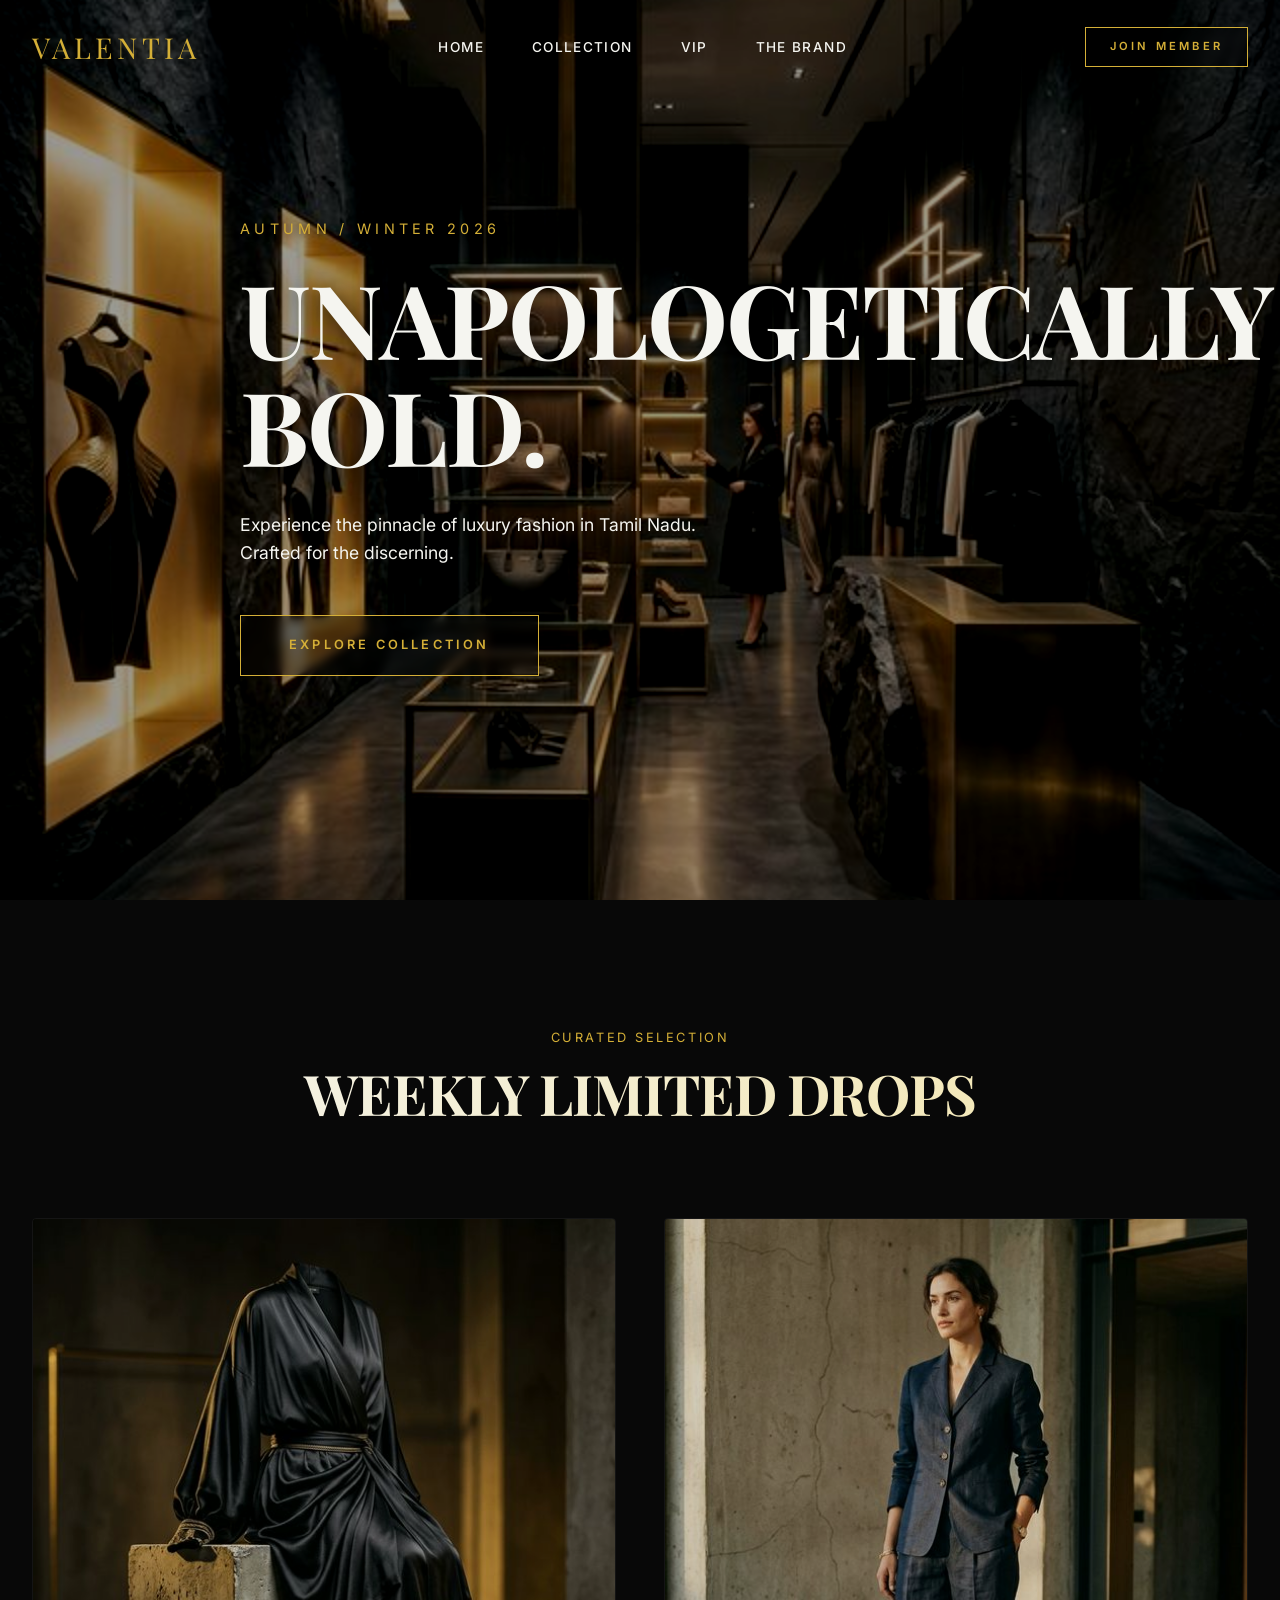
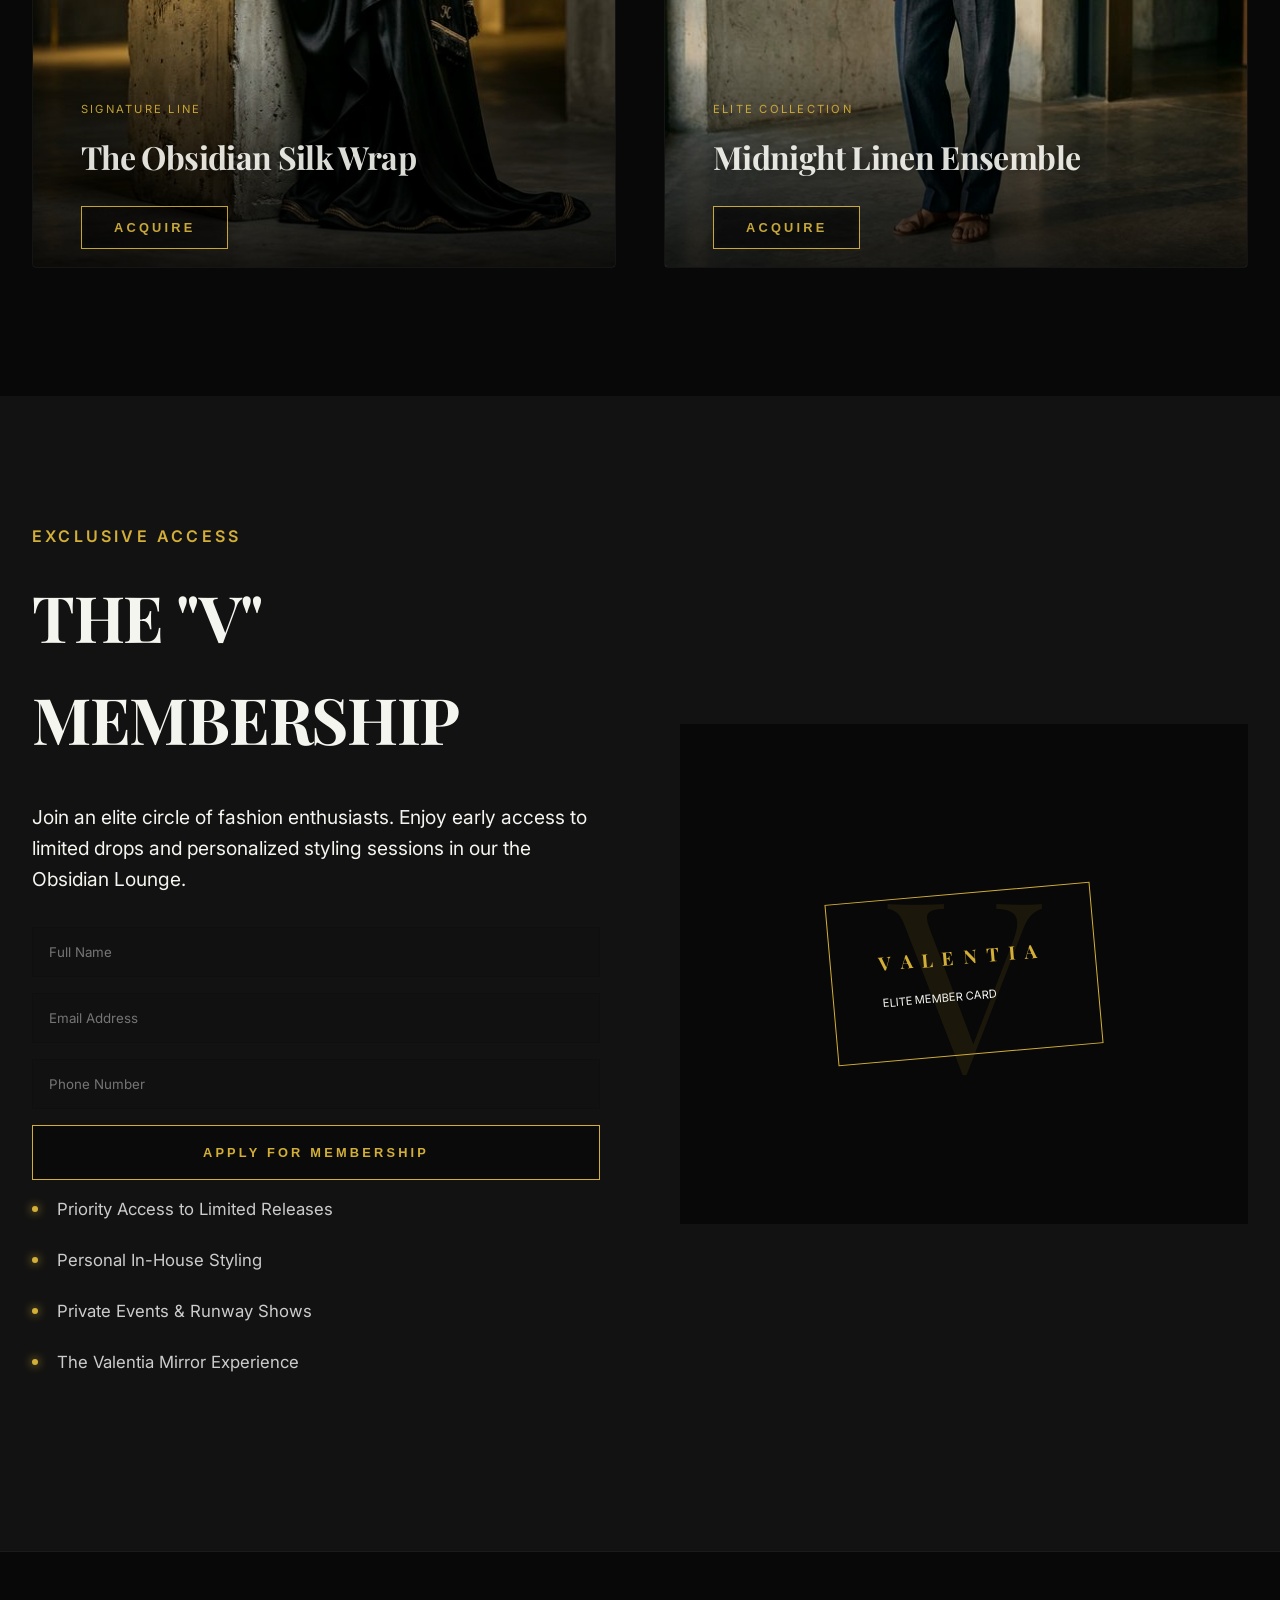
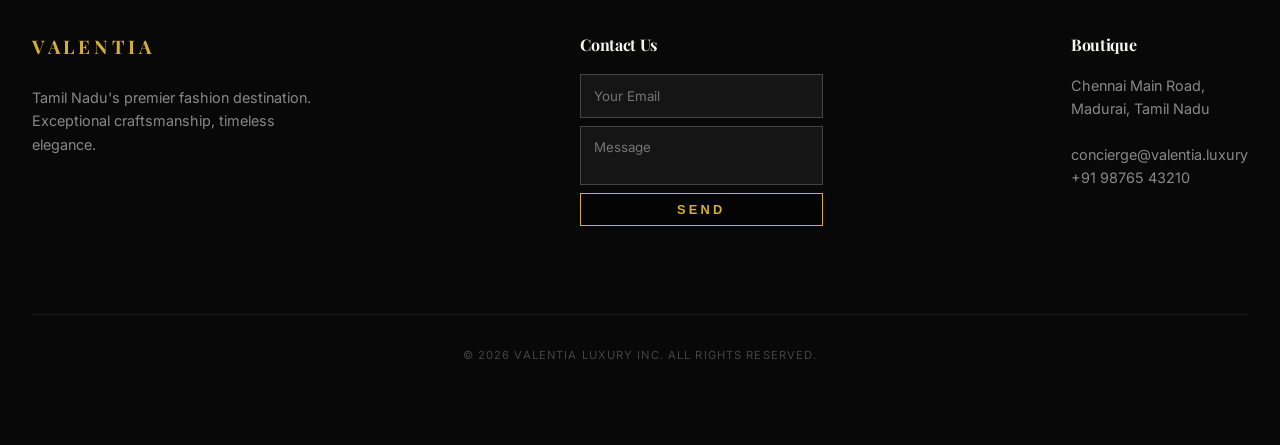
==== commit 62ddfe99: "rename main to index" ====
--- a/index.html
+++ b/index.html
@@ -66,7 +66,7 @@
                     <div class="item-overlay">
                         <span class="item-brand">Signature Line</span>
                         <h3 class="item-name">The Obsidian Silk Wrap</h3>
-                        <a href="#" class="btn" style="padding: 0.8rem 2rem;">Acquire</a>
+                        <button class="btn acquire-btn" data-item="The Obsidian Silk Wrap" style="padding: 0.8rem 2rem;">Acquire</button>
                     </div>
                 </div>
 
@@ -75,7 +75,7 @@
                     <div class="item-overlay">
                         <span class="item-brand">Elite Collection</span>
                         <h3 class="item-name">Midnight Linen Ensemble</h3>
-                        <a href="#" class="btn" style="padding: 0.8rem 2rem;">Acquire</a>
+                        <button class="btn acquire-btn" data-item="Midnight Linen Ensemble" style="padding: 0.8rem 2rem;">Acquire</button>
                     </div>
                 </div>
             </div>
@@ -166,6 +166,26 @@
         </div>
     </footer>
 
+    <!-- Beautiful Toast Notification Container -->
+    <div id="toastContainer" class="toast-container"></div>
+
+    <!-- Purchase Modal -->
+    <div id="purchaseModal" class="modal-backdrop">
+        <div class="modal-content glass-panel" id="purchaseModalContent">
+            <button class="modal-close" id="closeModal">&times;</button>
+            <div class="modal-body">
+                <p style="color: var(--gold); letter-spacing: 0.2em; font-size: 0.7rem; font-weight: 600; margin-bottom: 0.5rem; text-transform: uppercase;">Private Acquisition</p>
+                <h3 id="modalItemName" style="font-size: 2rem; margin-bottom: 1rem;">Item Name</h3>
+                <p style="margin-bottom: 2rem; color: #aaa; font-size: 0.95rem;">Secure this highly covetable piece. Our concierge will contact you to finalize the acquisition details and arrange private delivery.</p>
+                <form id="purchaseForm" style="display: flex; flex-direction: column; gap: 1rem;">
+                    <input type="text" id="purchaserName" placeholder="Full Name" required class="premium-input">
+                    <input type="email" id="purchaserEmail" placeholder="Email Address" required class="premium-input">
+                    <button type="submit" class="btn" id="purchaseSubmitBtn" style="width: 100%; margin-top: 1rem;">Confirm Interest</button>
+                </form>
+            </div>
+        </div>
+    </div>
+
     <script src="app.js"></script>
 </body>
 
--- a/style.css
+++ b/style.css
@@ -1,28 +1,29 @@
 /* 
-   VALENTIA - Premium Boutique Design System
-   Palette: Obsidian Black (#000000), Lustrous Gold (#C5A021), Ivory Cream (#F5F5F0)
+   VALENTIA - Ultra Premium Boutique Design System
+   Palette: Deep Obsidian (#080808), Lustrous Gold (#D4AF37), Ivory Cream (#F5F5F0)
 */
 
 :root {
-    --obsidian: #000000;
-    --gold: #C5A021;
-    --gold-light: #D4AF37;
-    --gold-glow: rgba(197, 160, 33, 0.3);
+    --obsidian: #080808;
+    --obsidian-light: #121212;
+    --gold: #D4AF37;
+    --gold-light: #F3E5AB;
+    --gold-glow: rgba(212, 175, 55, 0.2);
     --ivory: #F5F5F0;
-    --cream: #FAF9F6;
-    --glass: rgba(255, 255, 255, 0.05);
-    --glass-border: rgba(255, 255, 255, 0.1);
+    --glass: rgba(18, 18, 18, 0.65);
+    --glass-border: rgba(255, 255, 255, 0.08);
 
     --font-serif: 'Playfair Display', serif;
     --font-sans: 'Inter', sans-serif;
 
-    --transition: cubic-bezier(0.4, 0, 0.2, 1);
+    --transition: cubic-bezier(0.25, 1, 0.5, 1);
 }
 
 * {
     margin: 0;
     padding: 0;
     box-sizing: border-box;
+    scroll-behavior: smooth;
 }
 
 body {
@@ -33,17 +34,13 @@
     overflow-x: hidden;
 }
 
-h1,
-h2,
-h3,
-h4 {
+h1, h2, h3, h4 {
     font-family: var(--font-serif);
     font-weight: 700;
     letter-spacing: -0.02em;
 }
 
 /* --- Layout Components --- */
-
 .container {
     max-width: 1400px;
     margin: 0 auto;
@@ -54,22 +51,31 @@
     padding: 8rem 0;
 }
 
+/* --- Glassmorphism Utils --- */
+.glass-panel {
+    background: var(--glass);
+    backdrop-filter: blur(16px);
+    -webkit-backdrop-filter: blur(16px);
+    border: 1px solid var(--glass-border);
+    box-shadow: 0 8px 32px rgba(0, 0, 0, 0.5);
+}
+
 /* --- Navigation --- */
-
 nav {
     position: fixed;
     top: 0;
     width: 100%;
     z-index: 1000;
-    backdrop-filter: blur(10px);
-    border-bottom: 1px solid var(--glass-border);
     padding: 1.5rem 0;
-    transition: all 0.4s var(--transition);
+    transition: all 0.5s var(--transition);
+    border-bottom: 1px solid transparent;
 }
 
 nav.scrolled {
     padding: 1rem 0;
-    background: rgba(0, 0, 0, 0.8);
+    background: rgba(5, 5, 5, 0.85);
+    backdrop-filter: blur(20px);
+    border-bottom: 1px solid var(--glass-border);
 }
 
 .nav-content {
@@ -83,8 +89,9 @@
     font-size: 1.8rem;
     color: var(--gold);
     text-decoration: none;
-    letter-spacing: 0.1em;
-    text-transform: uppercase;
+    letter-spacing: 0.15em;
+    text-transform: uppercase;
+    text-shadow: 0 0 20px var(--gold-glow);
 }
 
 .nav-links {
@@ -96,19 +103,56 @@
 .nav-links a {
     color: var(--ivory);
     text-decoration: none;
-    font-size: 0.9rem;
+    font-size: 0.85rem;
     font-weight: 500;
     text-transform: uppercase;
-    letter-spacing: 0.05em;
+    letter-spacing: 0.1em;
     transition: color 0.3s ease;
+    position: relative;
+}
+
+.nav-links a::after {
+    content: '';
+    position: absolute;
+    width: 0%;
+    height: 1px;
+    bottom: -4px;
+    left: 0;
+    background-color: var(--gold);
+    transition: width 0.3s ease;
 }
 
 .nav-links a:hover {
     color: var(--gold);
 }
 
+.nav-links a:hover::after {
+    width: 100%;
+}
+
+/* --- Form Inputs --- */
+.premium-input {
+    width: 100%;
+    padding: 1.2rem;
+    background: rgba(255, 255, 255, 0.03);
+    border: 1px solid var(--glass-border);
+    color: var(--ivory);
+    font-family: var(--font-sans);
+    transition: all 0.3s ease;
+    outline: none;
+}
+
+.premium-input:focus {
+    border-color: var(--gold);
+    background: rgba(255, 255, 255, 0.05);
+    box-shadow: 0 0 15px var(--gold-glow);
+}
+
+.premium-input::placeholder {
+    color: rgba(255, 255, 255, 0.3);
+}
+
 /* --- Hero Section --- */
-
 .hero {
     height: 100vh;
     display: flex;
@@ -130,14 +174,14 @@
     width: 100%;
     height: 100%;
     object-fit: cover;
-    filter: brightness(0.4);
+    filter: brightness(0.6) contrast(1.1);
 }
 
 .hero-content {
     max-width: 800px;
     opacity: 0;
-    transform: translateY(30px);
-    transition: all 1s var(--transition);
+    transform: translateY(40px);
+    transition: all 1.2s var(--transition);
 }
 
 .hero-content.active {
@@ -152,46 +196,70 @@
     font-size: 0.9rem;
     margin-bottom: 1.5rem;
     display: block;
+    text-shadow: 0 0 10px rgba(0,0,0,0.8);
 }
 
 .hero h1 {
-    font-size: clamp(3rem, 8vw, 6rem);
-    line-height: 1.1;
+    font-size: clamp(3.5rem, 8vw, 7rem);
+    line-height: 1.05;
     margin-bottom: 2rem;
-}
-
+    text-shadow: 0 4px 20px rgba(0,0,0,0.6);
+}
+
+/* --- Buttons --- */
 .btn {
     display: inline-block;
     padding: 1.2rem 3rem;
-    background: transparent;
+    background: rgba(0,0,0,0.4);
+    backdrop-filter: blur(5px);
     border: 1px solid var(--gold);
     color: var(--gold);
     text-decoration: none;
     text-transform: uppercase;
-    letter-spacing: 0.2em;
+    letter-spacing: 0.2rem;
     font-size: 0.8rem;
     font-weight: 600;
+    cursor: pointer;
     position: relative;
     overflow: hidden;
     transition: all 0.4s var(--transition);
+}
+
+.btn::before {
+    content: '';
+    position: absolute;
+    top: 0; left: -100%; width: 100%; height: 100%;
+    background: linear-gradient(90deg, transparent, rgba(212, 175, 55, 0.2), transparent);
+    transition: left 0.5s ease;
+}
+
+.btn:hover::before {
+    left: 100%;
 }
 
 .btn:hover {
     background: var(--gold);
     color: var(--obsidian);
     box-shadow: 0 0 30px var(--gold-glow);
+    transform: translateY(-2px);
+}
+
+.btn:active {
+    transform: translateY(1px);
 }
 
 /* --- Collection Grid --- */
-
 .section-header {
     text-align: center;
     margin-bottom: 5rem;
 }
 
 .section-header h2 {
-    font-size: 3rem;
+    font-size: 3.5rem;
     margin-bottom: 1rem;
+    background: linear-gradient(to right, var(--ivory), var(--gold-light));
+    -webkit-background-clip: text;
+    -webkit-text-fill-color: transparent;
 }
 
 .section-header p {
@@ -204,25 +272,28 @@
 .collection-grid {
     display: grid;
     grid-template-columns: repeat(auto-fit, minmax(400px, 1fr));
-    gap: 2rem;
+    gap: 3rem;
 }
 
 .item-card {
     position: relative;
-    height: 600px;
+    height: 650px;
     overflow: hidden;
-    cursor: pointer;
+    border-radius: 4px;
+    border: 1px solid rgba(255,255,255,0.05);
 }
 
 .item-image {
     width: 100%;
     height: 100%;
     object-fit: cover;
-    transition: transform 0.8s var(--transition);
+    transition: transform 1.2s var(--transition), filter 0.8s ease;
+    filter: brightness(0.85);
 }
 
 .item-card:hover .item-image {
-    transform: scale(1.05);
+    transform: scale(1.08);
+    filter: brightness(1.1);
 }
 
 .item-overlay {
@@ -231,13 +302,15 @@
     left: 0;
     width: 100%;
     padding: 3rem;
-    background: linear-gradient(to top, rgba(0, 0, 0, 0.9), transparent);
-    transform: translateY(20px);
-    transition: all 0.4s var(--transition);
+    background: linear-gradient(to top, rgba(0, 0, 0, 0.95) 0%, rgba(0, 0, 0, 0.6) 50%, transparent 100%);
+    transform: translateY(30px);
+    transition: all 0.6s var(--transition);
+    opacity: 0.9;
 }
 
 .item-card:hover .item-overlay {
     transform: translateY(0);
+    opacity: 1;
 }
 
 .item-brand {
@@ -245,31 +318,31 @@
     text-transform: uppercase;
     letter-spacing: 0.2em;
     color: var(--gold);
-    margin-bottom: 0.5rem;
+    margin-bottom: 0.8rem;
     display: block;
 }
 
 .item-name {
-    font-size: 1.8rem;
-    margin-bottom: 1rem;
+    font-size: 2rem;
+    margin-bottom: 1.5rem;
+    text-shadow: 0 2px 10px rgba(0,0,0,0.5);
 }
 
 /* --- VIP Section --- */
-
 .vip-section {
-    background: var(--ivory);
-    color: var(--obsidian);
+    background: var(--obsidian-light);
+    position: relative;
 }
 
 .vip-content {
     display: grid;
     grid-template-columns: 1fr 1fr;
-    gap: 4rem;
+    gap: 5rem;
     align-items: center;
 }
 
 .vip-text h2 {
-    font-size: 3.5rem;
+    font-size: 4rem;
     margin-bottom: 2rem;
 }
 
@@ -282,35 +355,116 @@
     margin-bottom: 1.5rem;
     display: flex;
     align-items: center;
-    gap: 1rem;
-    font-weight: 500;
+    gap: 1.2rem;
+    font-weight: 400;
+    color: #ccc;
+    font-size: 1.05rem;
 }
 
 .vip-list li::before {
     content: '';
-    width: 8px;
-    height: 8px;
+    width: 6px;
+    height: 6px;
+    border-radius: 50%;
     background: var(--gold);
     display: block;
-}
-
-.btn-dark {
-    background: var(--obsidian);
+    box-shadow: 0 0 10px var(--gold);
+}
+
+/* --- Modals and Toasts --- */
+
+.modal-backdrop {
+    position: fixed;
+    top: 0; left: 0; width: 100%; height: 100vh;
+    background: rgba(0, 0, 0, 0.8);
+    backdrop-filter: blur(10px);
+    -webkit-backdrop-filter: blur(10px);
+    z-index: 9999;
+    display: flex;
+    align-items: center;
+    justify-content: center;
+    opacity: 0;
+    visibility: hidden;
+    transition: all 0.4s ease;
+}
+
+.modal-backdrop.show {
+    opacity: 1;
+    visibility: visible;
+}
+
+.modal-content {
+    width: 90%;
+    max-width: 500px;
+    padding: 3rem;
+    position: relative;
+    border-radius: 4px;
+    transform: translateY(30px) scale(0.95);
+    transition: all 0.5s var(--transition);
+}
+
+.modal-backdrop.show .modal-content {
+    transform: translateY(0) scale(1);
+}
+
+.modal-close {
+    position: absolute;
+    top: 1.5rem; right: 1.5rem;
+    background: transparent;
     border: none;
     color: var(--ivory);
-}
-
-.btn-dark:hover {
-    background: var(--gold);
-    color: var(--obsidian);
+    font-size: 2rem;
+    cursor: pointer;
+    line-height: 1;
+    transition: color 0.3s ease;
+}
+
+.modal-close:hover {
+    color: var(--gold);
+}
+
+.toast-container {
+    position: fixed;
+    bottom: 2rem;
+    right: 2rem;
+    z-index: 10000;
+    display: flex;
+    flex-direction: column;
+    gap: 1rem;
+}
+
+.toast {
+    background: var(--glass);
+    backdrop-filter: blur(16px);
+    border: 1px solid var(--glass-border);
+    border-left: 4px solid var(--gold);
+    color: var(--ivory);
+    padding: 1.2rem 2rem;
+    border-radius: 4px;
+    box-shadow: 0 10px 30px rgba(0,0,0,0.5);
+    font-size: 0.95rem;
+    transform: translateX(100%);
+    opacity: 0;
+    animation: slideInToast 0.5s var(--transition) forwards;
+}
+
+@keyframes slideInToast {
+    to { transform: translateX(0); opacity: 1; }
+}
+
+.toast.hiding {
+    animation: fadeOutToast 0.4s ease forwards;
+}
+
+@keyframes fadeOutToast {
+    to { transform: translateY(20px); opacity: 0; }
 }
 
 /* --- Animations --- */
-
 .fade-up {
     opacity: 0;
     transform: translateY(40px);
-    transition: all 0.8s var(--transition);
+    transition: all 1s var(--transition);
 }
 
 .fade-up.visible {
@@ -319,15 +473,7 @@
 }
 
 @media (max-width: 768px) {
-    .vip-content {
-        grid-template-columns: 1fr;
-    }
-
-    .hero h1 {
-        font-size: 3.5rem;
-    }
-
-    .nav-links {
-        display: none;
-    }
+    .vip-content { grid-template-columns: 1fr; }
+    .hero h1 { font-size: 3.5rem; }
+    .nav-links { display: none; }
 }
